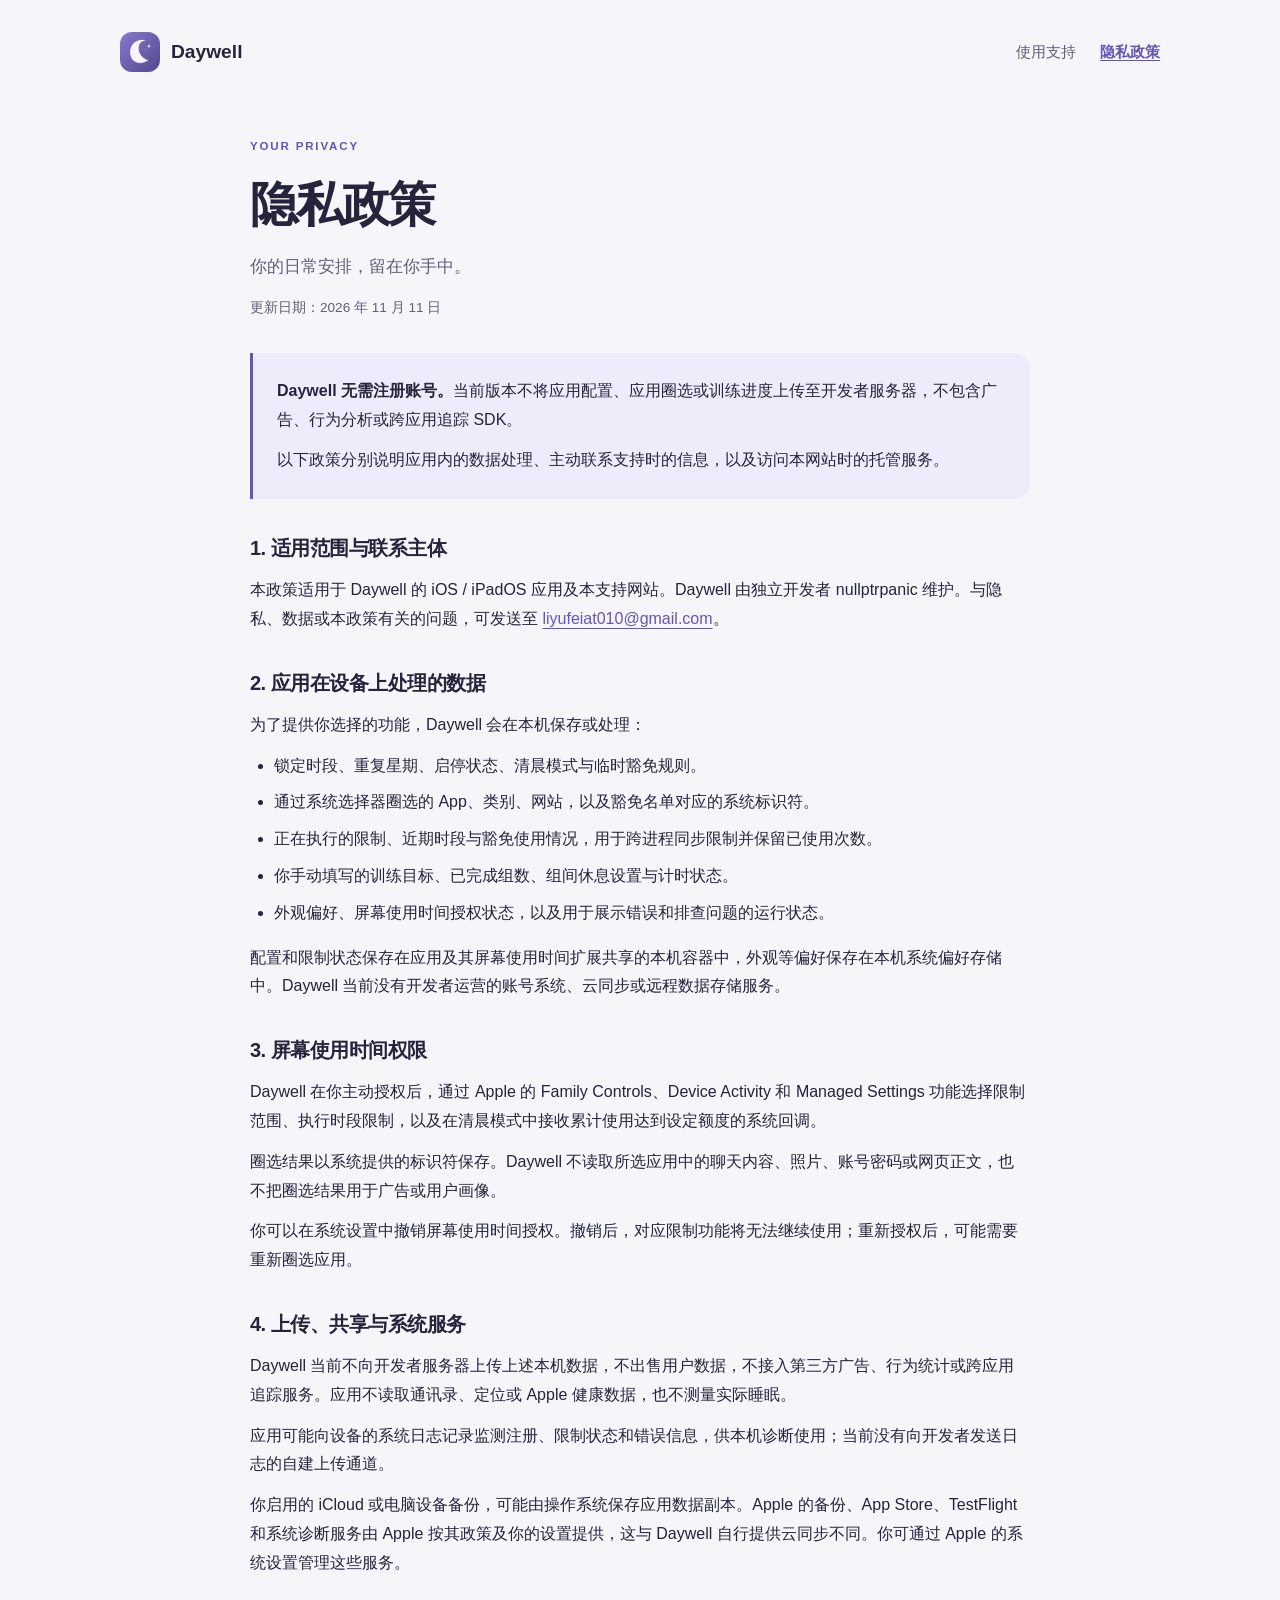
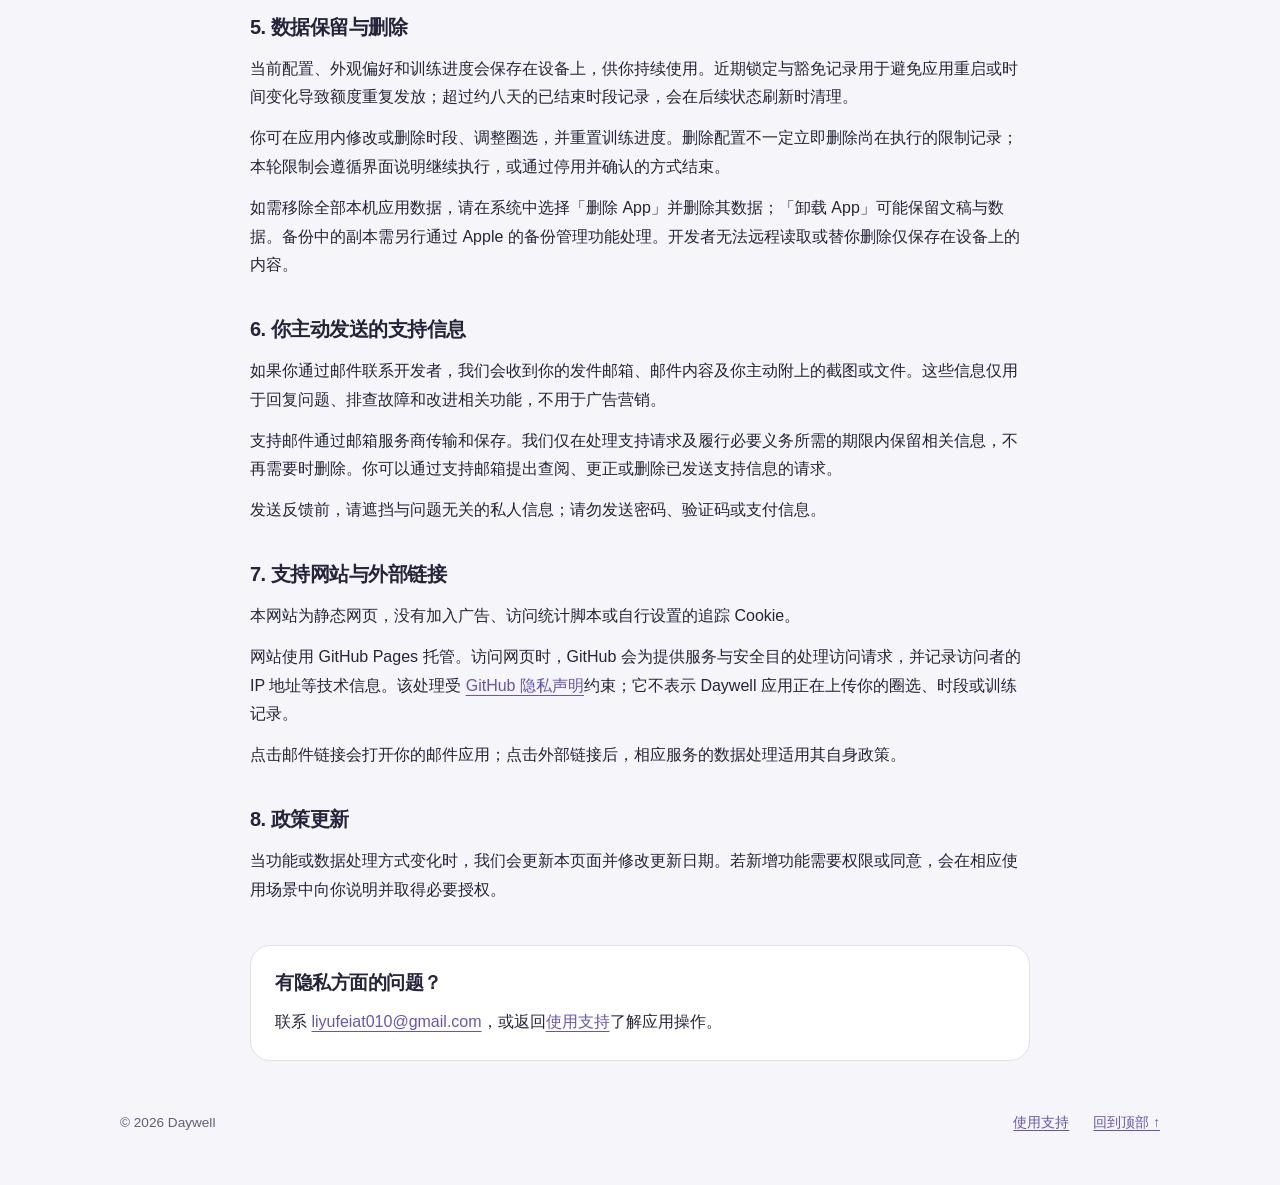
==== website/privacy.html @ f494a237 "feat(website): add Daywell support and privacy pages Add static support and privacy pages with share" ====
<!doctype html>
<html lang="zh-CN">
  <head>
    <meta charset="utf-8">
    <meta name="viewport" content="width=device-width, initial-scale=1">
    <meta name="color-scheme" content="light dark">
    <meta name="description" content="Daywell 隐私政策：了解本机数据、屏幕使用时间授权、数据保留与删除、支持邮件和网站托管服务。">
    <title>隐私政策 · Daywell</title>
    <link rel="icon" href="assets/app-icon.png" type="image/png">
    <link rel="stylesheet" href="styles.css">
  </head>
  <body>
    <a class="skip-link" href="#main">跳到正文</a>
    <header class="site-header shell">
      <a class="brand" href="./" aria-label="Daywell 使用支持首页">
        <img src="assets/app-icon.png" width="40" height="40" alt="">
        <span>Daywell</span>
      </a>
      <nav aria-label="主导航">
        <a href="./">使用支持</a>
        <a href="privacy.html" aria-current="page">隐私政策</a>
      </nav>
    </header>

    <main id="main" class="shell policy">
      <header class="policy-heading">
        <p class="eyebrow">YOUR PRIVACY</p>
        <h1>隐私政策</h1>
        <p class="intro">你的日常安排，留在你手中。</p>
        <p class="updated">更新日期：<time datetime="2026-11-11">2026 年 11 月 11 日</time></p>
      </header>

      <div class="policy-summary">
        <p><strong>Daywell 无需注册账号。</strong>当前版本不将应用配置、应用圈选或训练进度上传至开发者服务器，不包含广告、行为分析或跨应用追踪 SDK。</p>
        <p>以下政策分别说明应用内的数据处理、主动联系支持时的信息，以及访问本网站时的托管服务。</p>
      </div>

      <article class="policy-body" aria-label="隐私政策正文">
        <section aria-labelledby="scope-title">
          <h2 id="scope-title">1. 适用范围与联系主体</h2>
          <p>本政策适用于 Daywell 的 iOS / iPadOS 应用及本支持网站。Daywell 由独立开发者 nullptrpanic 维护。与隐私、数据或本政策有关的问题，可发送至 <a href="mailto:liyufeiat010@gmail.com?subject=Daywell%20Privacy">liyufeiat010@gmail.com</a>。</p>
        </section>

        <section aria-labelledby="local-title">
          <h2 id="local-title">2. 应用在设备上处理的数据</h2>
          <p>为了提供你选择的功能，Daywell 会在本机保存或处理：</p>
          <ul>
            <li>锁定时段、重复星期、启停状态、清晨模式与临时豁免规则。</li>
            <li>通过系统选择器圈选的 App、类别、网站，以及豁免名单对应的系统标识符。</li>
            <li>正在执行的限制、近期时段与豁免使用情况，用于跨进程同步限制并保留已使用次数。</li>
            <li>你手动填写的训练目标、已完成组数、组间休息设置与计时状态。</li>
            <li>外观偏好、屏幕使用时间授权状态，以及用于展示错误和排查问题的运行状态。</li>
          </ul>
          <p>配置和限制状态保存在应用及其屏幕使用时间扩展共享的本机容器中，外观等偏好保存在本机系统偏好存储中。Daywell 当前没有开发者运营的账号系统、云同步或远程数据存储服务。</p>
        </section>

        <section aria-labelledby="screen-time-title">
          <h2 id="screen-time-title">3. 屏幕使用时间权限</h2>
          <p>Daywell 在你主动授权后，通过 Apple 的 Family Controls、Device Activity 和 Managed Settings 功能选择限制范围、执行时段限制，以及在清晨模式中接收累计使用达到设定额度的系统回调。</p>
          <p>圈选结果以系统提供的标识符保存。Daywell 不读取所选应用中的聊天内容、照片、账号密码或网页正文，也不把圈选结果用于广告或用户画像。</p>
          <p>你可以在系统设置中撤销屏幕使用时间授权。撤销后，对应限制功能将无法继续使用；重新授权后，可能需要重新圈选应用。</p>
        </section>

        <section aria-labelledby="collection-title">
          <h2 id="collection-title">4. 上传、共享与系统服务</h2>
          <p>Daywell 当前不向开发者服务器上传上述本机数据，不出售用户数据，不接入第三方广告、行为统计或跨应用追踪服务。应用不读取通讯录、定位或 Apple 健康数据，也不测量实际睡眠。</p>
          <p>应用可能向设备的系统日志记录监测注册、限制状态和错误信息，供本机诊断使用；当前没有向开发者发送日志的自建上传通道。</p>
          <p>你启用的 iCloud 或电脑设备备份，可能由操作系统保存应用数据副本。Apple 的备份、App Store、TestFlight 和系统诊断服务由 Apple 按其政策及你的设置提供，这与 Daywell 自行提供云同步不同。你可通过 Apple 的系统设置管理这些服务。</p>
        </section>

        <section id="retention" aria-labelledby="retention-title">
          <h2 id="retention-title">5. 数据保留与删除</h2>
          <p>当前配置、外观偏好和训练进度会保存在设备上，供你持续使用。近期锁定与豁免记录用于避免应用重启或时间变化导致额度重复发放；超过约八天的已结束时段记录，会在后续状态刷新时清理。</p>
          <p>你可在应用内修改或删除时段、调整圈选，并重置训练进度。删除配置不一定立即删除尚在执行的限制记录；本轮限制会遵循界面说明继续执行，或通过停用并确认的方式结束。</p>
          <p>如需移除全部本机应用数据，请在系统中选择「删除 App」并删除其数据；「卸载 App」可能保留文稿与数据。备份中的副本需另行通过 Apple 的备份管理功能处理。开发者无法远程读取或替你删除仅保存在设备上的内容。</p>
        </section>

        <section aria-labelledby="support-title">
          <h2 id="support-title">6. 你主动发送的支持信息</h2>
          <p>如果你通过邮件联系开发者，我们会收到你的发件邮箱、邮件内容及你主动附上的截图或文件。这些信息仅用于回复问题、排查故障和改进相关功能，不用于广告营销。</p>
          <p>支持邮件通过邮箱服务商传输和保存。我们仅在处理支持请求及履行必要义务所需的期限内保留相关信息，不再需要时删除。你可以通过支持邮箱提出查阅、更正或删除已发送支持信息的请求。</p>
          <p>发送反馈前，请遮挡与问题无关的私人信息；请勿发送密码、验证码或支付信息。</p>
        </section>

        <section aria-labelledby="website-title">
          <h2 id="website-title">7. 支持网站与外部链接</h2>
          <p>本网站为静态网页，没有加入广告、访问统计脚本或自行设置的追踪 Cookie。</p>
          <p>网站使用 GitHub Pages 托管。访问网页时，GitHub 会为提供服务与安全目的处理访问请求，并记录访问者的 IP 地址等技术信息。该处理受 <a href="https://docs.github.com/en/site-policy/privacy-policies/github-general-privacy-statement" rel="external">GitHub 隐私声明</a>约束；它不表示 Daywell 应用正在上传你的圈选、时段或训练记录。</p>
          <p>点击邮件链接会打开你的邮件应用；点击外部链接后，相应服务的数据处理适用其自身政策。</p>
        </section>

        <section aria-labelledby="updates-title">
          <h2 id="updates-title">8. 政策更新</h2>
          <p>当功能或数据处理方式变化时，我们会更新本页面并修改更新日期。若新增功能需要权限或同意，会在相应使用场景中向你说明并取得必要授权。</p>
        </section>
      </article>

      <aside class="policy-contact" aria-label="隐私问题联系信息">
        <h2>有隐私方面的问题？</h2>
        <p>联系 <a href="mailto:liyufeiat010@gmail.com?subject=Daywell%20Privacy">liyufeiat010@gmail.com</a>，或返回<a href="./">使用支持</a>了解应用操作。</p>
      </aside>
    </main>

    <footer class="site-footer shell">
      <p>© 2026 Daywell</p>
      <a href="./">使用支持</a>
      <a href="#main">回到顶部 ↑</a>
    </footer>
  </body>
</html>
---- website/styles.css ----
:root {
  color-scheme: light dark;
  --background: #f5f5fa;
  --surface: #fff;
  --text: #25243b;
  --muted: #615f76;
  --border: #e1deed;
  --accent: #6655b5;
  --accent-text: #fff;
  --soft: #eeebfa;
  --hero: #e8e1fa;
}

* { box-sizing: border-box; }
html { scroll-padding-top: 2rem; }
body {
  margin: 0;
  background: var(--background);
  color: var(--text);
  font-family: -apple-system, BlinkMacSystemFont, "Segoe UI", "PingFang SC", "Microsoft YaHei", sans-serif;
  font-size: 1rem;
  line-height: 1.8;
  -webkit-text-size-adjust: 100%;
}
a { color: var(--accent); text-underline-offset: 0.22em; overflow-wrap: anywhere; }
a:hover { text-decoration-thickness: 2px; }
a:focus-visible, summary:focus-visible { outline: 3px solid var(--accent); outline-offset: 5px; border-radius: 5px; }
img { max-width: 100%; height: auto; }
h1, h2, h3, p { margin: 0; }
h1, h2, h3 { line-height: 1.35; text-wrap: balance; }
h1 { font-size: clamp(2.1rem, 5.2vw, 3.7rem); font-weight: 750; letter-spacing: -0.045em; }
h2 { font-size: clamp(1.35rem, 3vw, 1.75rem); letter-spacing: -0.025em; }
h3 { font-size: 1.15rem; }
.shell { width: min(100% - 48px, 1040px); margin-inline: auto; }
.skip-link { position: absolute; top: 8px; left: 16px; padding: 8px 16px; background: var(--surface); transform: translateY(-150%); z-index: 1; }
.skip-link:focus { transform: translateY(0); }
.site-header { min-height: 104px; display: flex; align-items: center; justify-content: space-between; gap: 24px; }
.brand { display: inline-flex; align-items: center; gap: 11px; color: var(--text); font-size: 1.2rem; font-weight: 750; text-decoration: none; }
.brand img { width: 40px; height: 40px; border-radius: 12px; }
nav { display: flex; flex-wrap: wrap; gap: 8px 24px; }
nav a { display: inline-flex; align-items: center; min-height: 44px; color: var(--muted); font-size: 0.95rem; text-decoration: none; }
nav a[aria-current="page"] { color: var(--accent); font-weight: 650; text-decoration: underline; }
.hero { padding: clamp(32px, 6vw, 64px); background: var(--hero); border-radius: 32px; }
.eyebrow { margin-bottom: 16px; color: var(--accent); font-size: 0.72rem; letter-spacing: 0.16em; font-weight: 750; }
.intro { max-width: 660px; margin-top: 22px; color: var(--muted); font-size: 1.07rem; }
.hero-actions { display: flex; align-items: center; flex-wrap: wrap; gap: 16px 28px; margin-top: 30px; }
.button { display: inline-flex; align-items: center; justify-content: center; gap: 24px; min-height: 50px; padding: 10px 22px; border-radius: 14px; background: var(--accent); color: var(--accent-text); font-weight: 650; text-decoration: none; }
.button:hover { text-decoration: underline; }
.text-link { display: inline-flex; align-items: center; gap: 16px; min-height: 44px; font-weight: 600; }
.hero-note { margin-top: 28px; color: var(--muted); font-size: 0.85rem; }
.section { margin-top: 64px; }
.section-heading { margin-bottom: 24px; }
.section-heading .eyebrow { margin-bottom: 10px; }
.steps { display: grid; grid-template-columns: repeat(3, minmax(0, 1fr)); gap: 24px; margin: 0; padding: 0; list-style: none; }
.steps li { padding-top: 20px; border-top: 1px solid var(--border); }
.step-number { display: block; margin-bottom: 14px; color: var(--accent); font-size: 0.9rem; font-weight: 700; }
.steps h3 { margin-bottom: 10px; }
.steps p { color: var(--muted); font-size: 0.95rem; }
.faq { border-top: 1px solid var(--border); }
details { border-bottom: 1px solid var(--border); }
summary { padding: 21px 4px; cursor: pointer; font-weight: 600; }
summary::marker { color: var(--accent); }
.answer { max-width: 850px; padding: 0 4px 24px; color: var(--muted); }
.answer p + p { margin-top: 12px; }
.contact { display: grid; grid-template-columns: 1.2fr 1fr; align-items: center; gap: 40px; padding: 32px; background: var(--surface); border: 1px solid var(--border); border-radius: 24px; }
.contact h2 { margin-bottom: 14px; }
.contact p { color: var(--muted); font-size: 0.95rem; }
.contact-address { min-width: 0; }
.contact-address > span { display: block; margin-bottom: 7px; color: var(--muted); font-size: 0.85rem; }
.contact-address > a { font-size: clamp(1.05rem, 2vw, 1.3rem); font-weight: 650; }
.contact-address p { margin-top: 10px; font-size: 0.85rem; }
.site-footer { display: flex; align-items: center; flex-wrap: wrap; gap: 16px 24px; padding-block: 40px; color: var(--muted); font-size: 0.85rem; }
.site-footer p { margin-right: auto; }
.site-footer a { display: inline-flex; align-items: center; min-height: 44px; }
.policy { max-width: 780px; }
.policy-heading { padding-block: 32px; }
.policy-heading h1 { font-size: clamp(2rem, 5vw, 3rem); }
.policy-heading .intro { margin-top: 14px; }
.updated { margin-top: 14px; color: var(--muted); font-size: 0.85rem; }
.policy-summary { padding: 24px; border-left: 3px solid var(--accent); border-radius: 0 16px 16px 0; background: var(--soft); }
.policy-summary p + p { margin-top: 12px; }
.policy-body section { margin-top: 36px; }
.policy-body h2 { margin-bottom: 14px; font-size: 1.25rem; }
.policy-body p, .policy-body ul { margin-top: 12px; }
.policy-body ul { padding-left: 1.5em; }
.policy-body li + li { margin-top: 8px; }
.policy-contact { margin-top: 40px; padding: 24px; border: 1px solid var(--border); border-radius: 20px; background: var(--surface); }
.policy-contact h2 { margin-bottom: 12px; font-size: 1.2rem; }

@media (max-width: 640px) {
  .shell { width: min(100% - 32px, 1040px); }
  .site-header { min-height: 88px; gap: 16px; }
  .brand { gap: 8px; font-size: 1.05rem; }
  .brand img { width: 34px; height: 34px; border-radius: 10px; }
  nav { gap: 6px 16px; }
  nav a { font-size: 0.85rem; }
  .hero { padding: 32px 24px; border-radius: 24px; }
  .section { margin-top: 44px; }
  .steps, .contact { grid-template-columns: 1fr; }
  .steps { gap: 24px; }
  .contact { padding: 24px; gap: 24px; }
  .site-footer { padding-block: 24px; gap: 8px 20px; }
  .policy-heading { padding-top: 20px; }
}

@media (max-width: 360px) {
  .site-header { align-items: flex-start; flex-direction: column; padding-block: 16px; gap: 8px; }
  nav { gap: 24px; }
}

@media (prefers-color-scheme: dark) {
  :root {
    --background: #101425;
    --surface: #1a2034;
    --text: #f2f1fc;
    --muted: #b2bad0;
    --border: #343b55;
    --accent: #c4b7ff;
    --accent-text: #282040;
    --soft: #302945;
    --hero: #302b4b;
  }
}
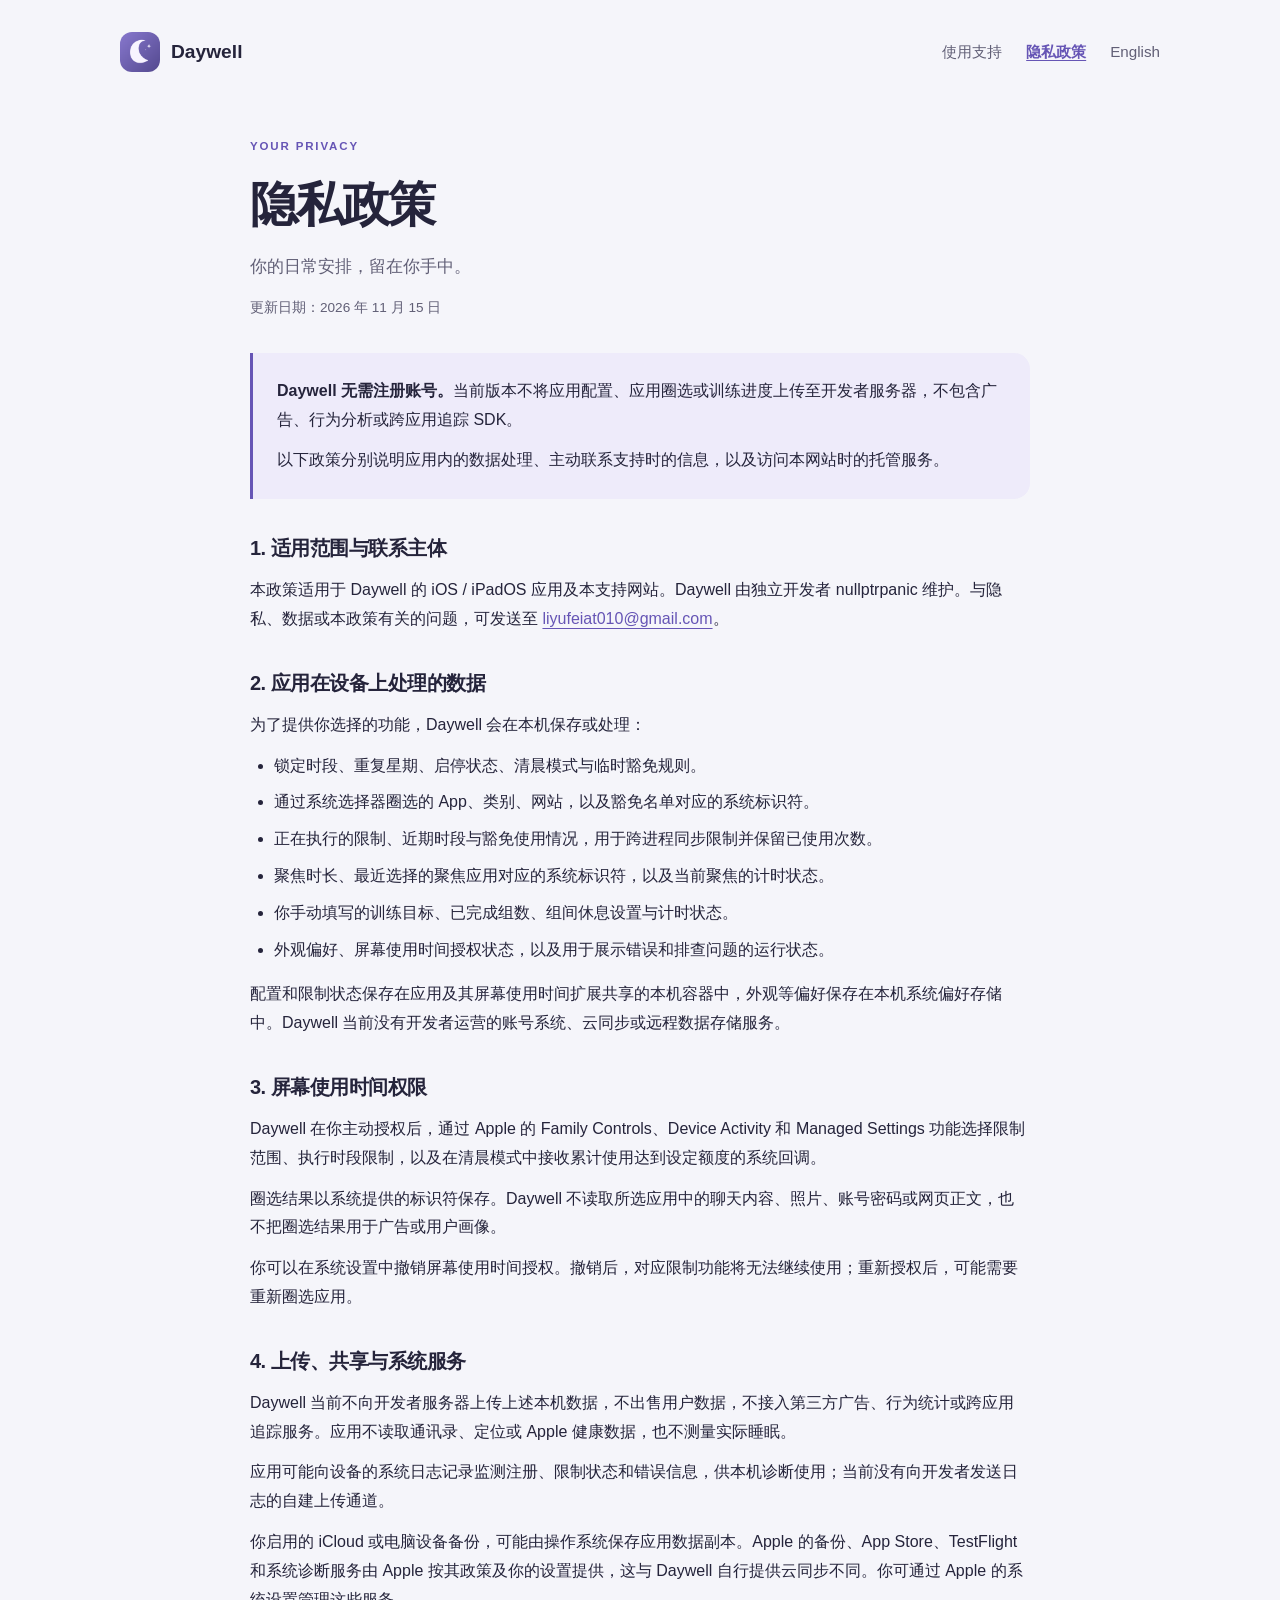
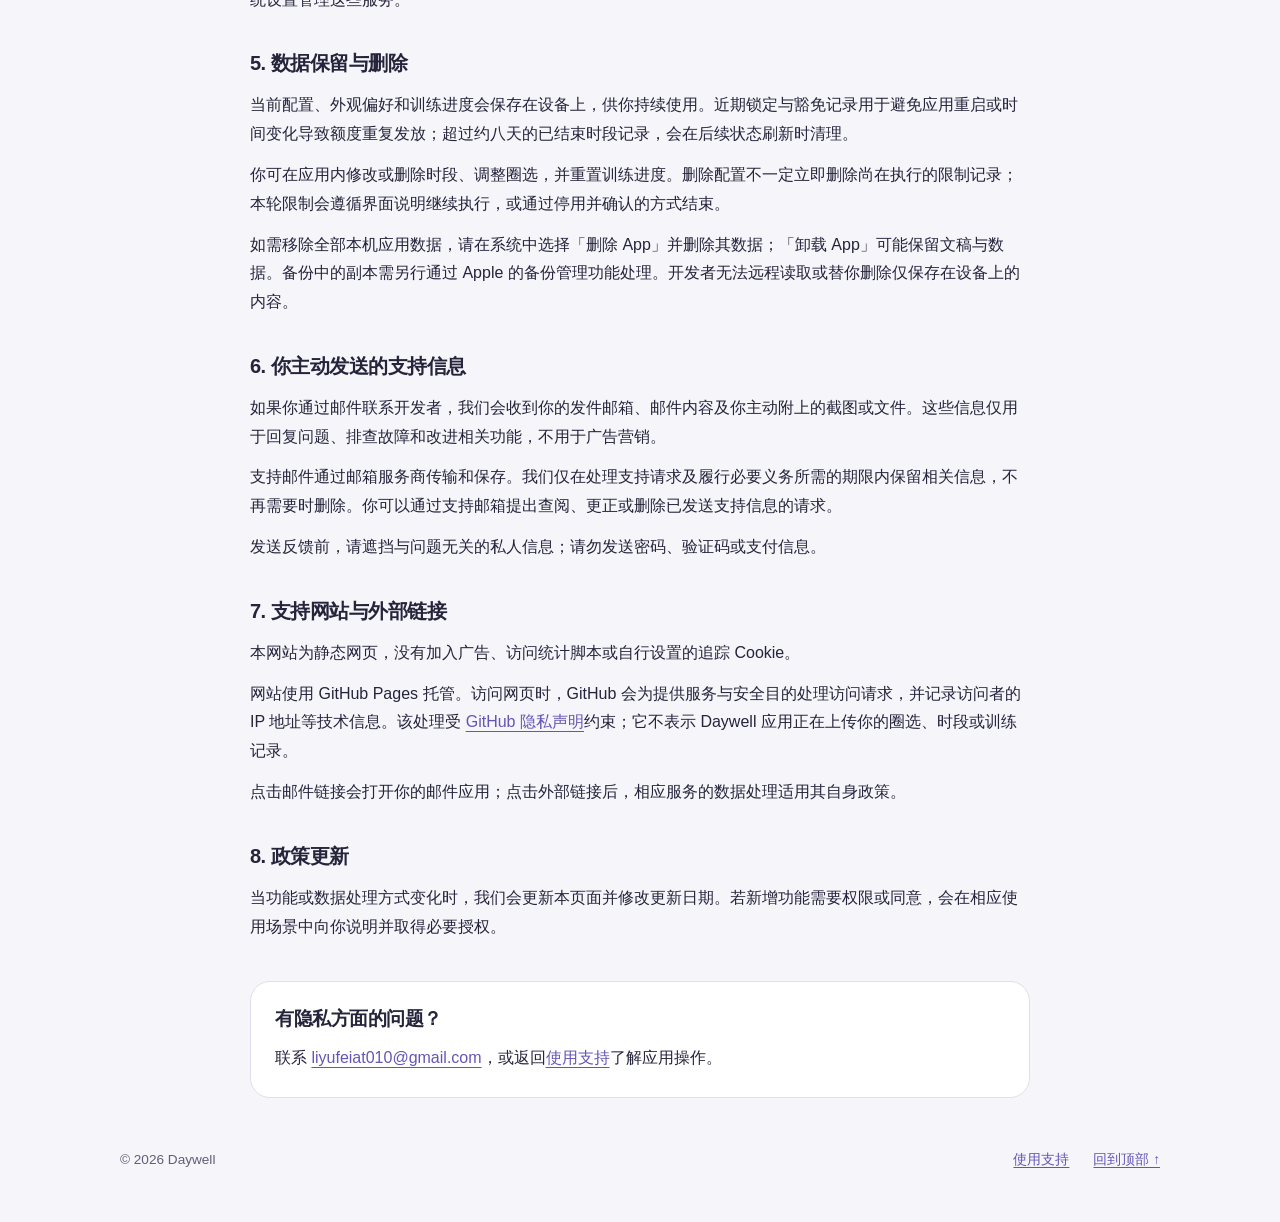
==== commit 7ed920e0: "feat(website): add bilingual privacy and support pages Publish the English counterparts under /en/ a" ====
--- a/website/privacy.html
+++ b/website/privacy.html
@@ -1,5 +1,5 @@
 <!doctype html>
-<html lang="zh-CN">
+<html lang="zh-Hans">
   <head>
     <meta charset="utf-8">
     <meta name="viewport" content="width=device-width, initial-scale=1">
@@ -8,6 +8,7 @@
     <title>隐私政策 · Daywell</title>
     <link rel="icon" href="assets/app-icon.png" type="image/png">
     <link rel="stylesheet" href="styles.css">
+    <link rel="alternate" hreflang="en" href="en/privacy.html">
   </head>
   <body>
     <a class="skip-link" href="#main">跳到正文</a>
@@ -19,6 +20,7 @@
       <nav aria-label="主导航">
         <a href="./">使用支持</a>
         <a href="privacy.html" aria-current="page">隐私政策</a>
+        <a href="en/privacy.html" lang="en" hreflang="en">English</a>
       </nav>
     </header>
 
@@ -27,7 +29,7 @@
         <p class="eyebrow">YOUR PRIVACY</p>
         <h1>隐私政策</h1>
         <p class="intro">你的日常安排，留在你手中。</p>
-        <p class="updated">更新日期：<time datetime="2026-11-11">2026 年 11 月 11 日</time></p>
+        <p class="updated">更新日期：<time datetime="2026-11-15">2026 年 11 月 15 日</time></p>
       </header>
 
       <div class="policy-summary">
@@ -48,6 +50,7 @@
             <li>锁定时段、重复星期、启停状态、清晨模式与临时豁免规则。</li>
             <li>通过系统选择器圈选的 App、类别、网站，以及豁免名单对应的系统标识符。</li>
             <li>正在执行的限制、近期时段与豁免使用情况，用于跨进程同步限制并保留已使用次数。</li>
+            <li>聚焦时长、最近选择的聚焦应用对应的系统标识符，以及当前聚焦的计时状态。</li>
             <li>你手动填写的训练目标、已完成组数、组间休息设置与计时状态。</li>
             <li>外观偏好、屏幕使用时间授权状态，以及用于展示错误和排查问题的运行状态。</li>
           </ul>
